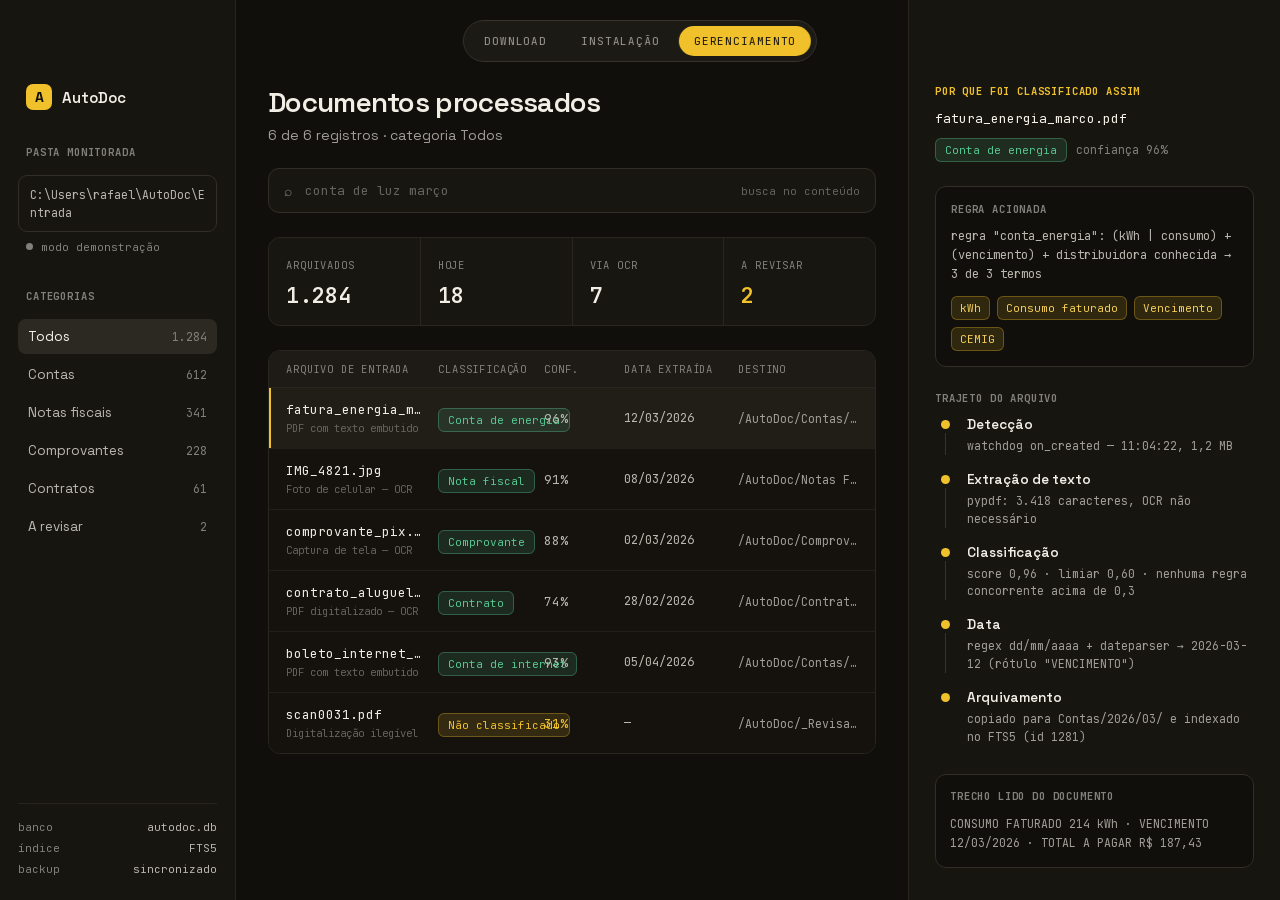
==== autodoc/web/estatico/app.html @ 4d5a4502 "feat: adiciona a tela de gerenciamento com filtros, busca e painel de explicacao" ====
<!DOCTYPE html>
<html lang="pt-BR">
<head>
<meta charset="utf-8">
<meta name="viewport" content="width=device-width, initial-scale=1">
<title>AutoDoc — documentos processados</title>
<link rel="stylesheet" href="css/base.css">
<link rel="stylesheet" href="css/app.css">
</head>
<body>

<!-- Só aparece em modo demonstração; ver o comentário em css/base.css. -->
<nav class="ad-abas" aria-label="Telas do protótipo">
  <a class="ad-abas__item" href="../../../site/index.html">Download</a>
  <a class="ad-abas__item" href="instalador.html">Instalação</a>
  <a class="ad-abas__item" href="app.html" aria-current="page">Gerenciamento</a>
</nav>

<div class="painel">

  <!-- ------------------------------------------------------- lateral -->
  <aside class="lateral">
    <div class="lateral__marca">
      <span class="lateral__sigla" aria-hidden="true">A</span>
      <span class="lateral__nome">AutoDoc</span>
    </div>

    <section class="lateral__bloco">
      <h2 class="ad-rotulo">Pasta monitorada</h2>
      <p class="lateral__pasta ad-mono" data-pasta></p>
      <p class="lateral__vigia ad-mono">
        <span class="lateral__ponto ad-pulso" aria-hidden="true"></span>
        <span data-vigia>watchdog ativo</span>
      </p>
    </section>

    <section class="lateral__bloco">
      <h2 class="ad-rotulo">Categorias</h2>
      <div class="categorias" data-categorias role="group" aria-label="Filtrar por categoria"></div>
    </section>

    <dl class="lateral__estado ad-mono">
      <div><dt>banco</dt><dd>autodoc.db</dd></div>
      <div><dt>índice</dt><dd>FTS5</dd></div>
      <div><dt>backup</dt><dd class="lateral__ok" data-backup>sincronizado</dd></div>
    </dl>
  </aside>

  <!-- -------------------------------------------------------- centro -->
  <main class="centro">
    <header class="centro__topo">
      <h1 class="centro__titulo">Documentos processados</h1>
      <p class="centro__resumo" data-resumo aria-live="polite"></p>
    </header>

    <div class="busca">
      <span class="busca__lupa" aria-hidden="true">⌕</span>
      <input class="busca__campo ad-mono" type="search" data-busca
             placeholder="conta de luz março" aria-label="Buscar nos documentos">
      <span class="busca__dica ad-mono">busca no conteúdo</span>
    </div>

    <ul class="numeros ad-grade" data-numeros></ul>

    <div class="tabela">
      <div class="tabela__cabecalho ad-rotulo" aria-hidden="true">
        <span>Arquivo de entrada</span>
        <span>Classificação</span>
        <span>Conf.</span>
        <span>Data extraída</span>
        <span>Destino</span>
      </div>
      <div class="tabela__corpo" data-linhas role="grid"
           aria-label="Documentos processados"></div>
      <p class="tabela__vazio" data-vazio hidden>
        Nenhum documento corresponde ao filtro.
      </p>
    </div>
  </main>

  <!-- ------------------------------------------------------- detalhe -->
  <aside class="detalhe" data-detalhe aria-live="polite">
    <section>
      <h2 class="ad-rotulo ad-rotulo--acento">Por que foi classificado assim</h2>
      <p class="detalhe__arquivo ad-mono" data-det-arquivo></p>
      <p class="detalhe__resumo">
        <span data-det-etiqueta></span>
        <span class="detalhe__confianca ad-mono" data-det-confianca></span>
      </p>
    </section>

    <section class="detalhe__regra ad-cartao">
      <h3 class="ad-rotulo">Regra acionada</h3>
      <p class="detalhe__texto-regra ad-mono" data-det-regra></p>
      <p class="detalhe__chaves" data-det-chaves></p>
    </section>

    <section>
      <h3 class="ad-rotulo">Trajeto do arquivo</h3>
      <ol class="trajeto" data-det-trajeto></ol>
    </section>

    <section class="detalhe__trecho ad-cartao">
      <h3 class="ad-rotulo">Trecho lido do documento</h3>
      <p class="detalhe__texto-trecho ad-mono" data-det-trecho></p>
    </section>
  </aside>

</div>

<script type="module" src="js/app.js"></script>
</body>
</html>
---- autodoc/web/estatico/css/base.css ----
/* AutoDoc — base visual compartilhada pelos tres front-ends.

   As cores saem do prototipo, que foi desenhado em oklch(). Os valores aqui
   sao os hexadecimais equivalentes, calculados pela mesma conversao usada para
   gerar os frames. Tons imperceptivelmente proximos foram agrupados no papel
   que cumprem: o prototipo tinha quatro bordas entre #27241e e #312d27. */

@import url('fontes.css');

:root {
  /* superficies, do mais fundo ao mais alto */
  --ad-console:      #0c0a07;
  --ad-fundo:        #110f0b;
  --ad-linha:        #15120e;
  --ad-painel:       #171510;
  --ad-cartao:       #181611;
  --ad-barra:        #1d1a15;
  --ad-cabecalho:    #1e1b17;
  --ad-linha-sel:    #211e18;

  /* bordas */
  --ad-borda:        #27241e;
  --ad-borda-forte:  #312d27;
  --ad-borda-viva:   #3b3831;

  /* texto, do mais forte ao mais apagado */
  --ad-tinta-forte:  #f5f2e9;
  --ad-tinta:        #f1eee6;
  --ad-texto:        #bab7b0;
  --ad-apagado:      #a19e98;
  --ad-fraco:        #82807a;
  --ad-fantasma:     #65635d;

  /* acento */
  --ad-acento:       #f0c12a;
  --ad-acento-claro: #fddb72;
  --ad-acento-fraco: rgba(240, 193, 42, 0.14);
  --ad-acento-linha: rgba(240, 193, 42, 0.30);

  /* estado positivo — watchdog ativo, etapa concluida, backup em dia */
  --ad-verde:        #57c791;
  --ad-verde-fraco:  rgba(87, 199, 145, 0.13);
  --ad-verde-linha:  rgba(87, 199, 145, 0.35);

  --ad-sans: 'Space Grotesk', ui-sans-serif, system-ui, -apple-system, Helvetica, sans-serif;
  --ad-mono: 'JetBrains Mono', ui-monospace, SFMono-Regular, Menlo, Consolas, monospace;

  --ad-raio:      12px;
  --ad-raio-min:   8px;
  --ad-sombra:    0 40px 90px -30px rgba(1, 0, 0, 0.9);
}

/* ---------------------------------------------------------------- reset */

* { box-sizing: border-box; }

body {
  margin: 0;
  background: var(--ad-fundo);
  color: var(--ad-tinta);
  font-family: var(--ad-sans);
  -webkit-font-smoothing: antialiased;
  text-rendering: optimizeLegibility;
}

a { color: var(--ad-acento); text-decoration: none; }
a:hover { color: var(--ad-acento-claro); }

::selection { background: var(--ad-acento); color: var(--ad-fundo); }

/* O prototipo nao previa foco de teclado — uma interface real precisa. */
:focus-visible {
  outline: 2px solid var(--ad-acento);
  outline-offset: 2px;
  border-radius: 4px;
}

/* --------------------------------------------------------- tipografia */

.ad-mono { font-family: var(--ad-mono); }

/* Rotulo em versalete usado em toda a interface para titular blocos. */
.ad-rotulo {
  font-family: var(--ad-mono);
  font-size: 10.5px;
  letter-spacing: 0.08em;
  text-transform: uppercase;
  color: var(--ad-fraco);
}
.ad-rotulo--acento { color: var(--ad-acento); }

/* ------------------------------------------------------------ botoes */

.ad-botao {
  display: inline-flex;
  align-items: center;
  justify-content: center;
  gap: 10px;
  padding: 13px 22px;
  border: 1px solid transparent;
  border-radius: 10px;
  font-family: var(--ad-sans);
  font-size: 14px;
  font-weight: 600;
  cursor: pointer;
  transition: background 140ms ease, border-color 140ms ease, color 140ms ease;
}

.ad-botao--primario { background: var(--ad-acento); color: var(--ad-fundo); }
.ad-botao--primario:hover:not(:disabled) { background: var(--ad-acento-claro); }

.ad-botao--secundario {
  background: transparent;
  border-color: var(--ad-borda-viva);
  color: var(--ad-tinta);
  font-weight: 500;
}
.ad-botao--secundario:hover:not(:disabled) { border-color: var(--ad-acento); }

.ad-botao:disabled {
  background: #2c2922;
  color: var(--ad-fantasma);
  cursor: default;
}

/* ------------------------------------------------------------ blocos */

.ad-cartao {
  border: 1px solid var(--ad-borda-forte);
  border-radius: var(--ad-raio);
  background: var(--ad-cartao);
}

/* Etiqueta de categoria. O modificador --revisar usa o acento porque no
   prototipo o documento nao classificado se destaca em amarelo. */
.ad-etiqueta {
  font-family: var(--ad-mono);
  font-size: 11px;
  padding: 4px 9px;
  border-radius: 6px;
  white-space: nowrap;
  color: var(--ad-verde);
  background: var(--ad-verde-fraco);
  border: 1px solid var(--ad-verde-linha);
}
.ad-etiqueta--revisar {
  color: var(--ad-acento);
  background: var(--ad-acento-fraco);
  border-color: var(--ad-acento-linha);
}

/* Palavra-chave que disparou a regra de classificacao. */
.ad-chave {
  font-family: var(--ad-mono);
  font-size: 11px;
  padding: 4px 8px;
  border-radius: 6px;
  background: var(--ad-acento-fraco);
  color: #f2ce59;
  border: 1px solid var(--ad-acento-linha);
}

/* Grade de celulas separadas por 1px — usada nas estatisticas, nos
   requisitos da landing e na lista de etapas do instalador. */
.ad-grade {
  display: grid;
  gap: 1px;
  background: var(--ad-borda-forte);
  border: 1px solid var(--ad-borda-forte);
  border-radius: var(--ad-raio);
  overflow: hidden;
}
.ad-grade > * { background: var(--ad-cartao); }

.ad-console {
  font-family: var(--ad-mono);
  font-size: 12.5px;
  line-height: 1.9;
  color: var(--ad-apagado);
  background: var(--ad-console);
  border: 1px solid var(--ad-borda-forte);
  border-radius: var(--ad-raio);
  padding: 16px 18px;
}
.ad-console__cifrao { color: var(--ad-acento); }
.ad-console__comentario { color: var(--ad-fantasma); }

/* Ponto pulsante do "watchdog ativo" e da etapa em andamento. O gerador dos
   frames removia esta animacao de proposito, para a captura do Figma sair
   sempre igual; aqui ela volta. */
@keyframes ad-pulso { 0%, 100% { opacity: 1 } 50% { opacity: 0.35 } }

.ad-pulso { animation: ad-pulso 2s ease-in-out infinite; }

/* -------------------------------------------- navegacao de demonstracao

   Barra de abas do topo. NAO faz parte do produto: no sistema real a landing
   e um site e o instalador e o app sao janelas locais distintas, sem
   navegacao entre si. Ela existe para apresentar as tres telas em sequencia,
   como no prototipo do Figma, e some quando o backend assume (js/modo.js). */

.ad-abas {
  position: fixed;
  top: 20px;
  left: 50%;
  transform: translateX(-50%);
  z-index: 50;
  display: flex;
  gap: 4px;
  padding: 5px;
  border-radius: 999px;
  background: rgba(31, 29, 24, 0.85);
  backdrop-filter: blur(12px);
  border: 1px solid #36322c;
}

.ad-abas__item {
  padding: 8px 15px;
  border: none;
  border-radius: 999px;
  background: transparent;
  color: var(--ad-apagado);
  font-family: var(--ad-mono);
  font-size: 11px;
  letter-spacing: 0.08em;
  text-transform: uppercase;
  cursor: pointer;
  transition: background 140ms ease, color 140ms ease;
}
.ad-abas__item:hover { color: var(--ad-tinta); }
.ad-abas__item[aria-current='page'] { background: var(--ad-acento); color: var(--ad-fundo); }

/* Some quando a pagina esta sendo servida pelo backend de verdade. */
body[data-modo='real'] .ad-abas { display: none; }

/* Em tela estreita a barra mede 343px e sobra pouco: encolhe para nao ser ela
   a criar rolagem horizontal num celular pequeno. */
@media (max-width: 560px) {
  .ad-abas { padding: 4px; gap: 2px; }
  .ad-abas__item { padding: 7px 10px; font-size: 10px; letter-spacing: 0.04em; }
}

/* --------------------------------------------------------- acessivel */

@media (prefers-reduced-motion: reduce) {
  *, *::before, *::after {
    animation-duration: 0.01ms !important;
    animation-iteration-count: 1 !important;
    transition-duration: 0.01ms !important;
  }
}
---- autodoc/web/estatico/css/app.css ----
/* Tela de gerenciamento — frames 06 a 17 do protótipo.

   Os doze frames eram estados da mesma tela: seis linhas selecionadas, cinco
   filtros de categoria e uma busca preenchida. Aqui é uma página só.

   O protótipo resolvia a largura com min-width:1320px e rolagem horizontal, o
   que num app de verdade é desconfortável. Aqui as três colunas se reorganizam:
   o detalhe desce abaixo da tabela, depois a lateral vira uma faixa no topo, e
   por último a tabela deixa de ser tabela e vira lista de cartões. */

.painel {
  display: grid;
  grid-template-columns: 236px minmax(0, 1fr) 372px;
  grid-template-areas: 'lateral centro detalhe';
  min-height: 100vh;
}

/* ---------------------------------------------------------- lateral */

.lateral {
  grid-area: lateral;
  display: flex;
  flex-direction: column;
  gap: 26px;
  padding: 84px 18px 24px;
  background: var(--ad-painel);
  border-right: 1px solid var(--ad-borda);
}

.lateral__marca { display: flex; align-items: center; gap: 10px; padding: 0 8px; }

.lateral__sigla {
  width: 26px;
  height: 26px;
  border-radius: 7px;
  background: var(--ad-acento);
  color: var(--ad-fundo);
  display: flex;
  align-items: center;
  justify-content: center;
  font-weight: 700;
  font-size: 14px;
}

.lateral__nome { font-size: 15px; font-weight: 600; }

.lateral__bloco { display: flex; flex-direction: column; gap: 8px; }
.lateral__bloco > .ad-rotulo { padding: 0 8px; }

.lateral__pasta {
  margin: 0;
  padding: 10px 11px;
  border: 1px solid var(--ad-borda-forte);
  border-radius: 9px;
  font-size: 11.5px;
  color: var(--ad-texto);
  line-height: 1.5;
  word-break: break-all;
}

.lateral__vigia {
  margin: 0;
  display: flex;
  align-items: center;
  gap: 8px;
  padding: 0 8px;
  font-size: 11px;
  color: var(--ad-verde);
}

.lateral__ponto {
  width: 7px;
  height: 7px;
  border-radius: 50%;
  background: var(--ad-verde);
  flex: none;
}

/* Quando o watchdog não está rodando o ponto para de pulsar e apaga. */
.lateral__vigia[data-ativo='nao'] { color: var(--ad-fraco); }
.lateral__vigia[data-ativo='nao'] .lateral__ponto {
  background: var(--ad-fraco);
  animation: none;
}

.categorias { display: flex; flex-direction: column; gap: 3px; }

.categoria {
  display: flex;
  justify-content: space-between;
  align-items: center;
  gap: 8px;
  width: 100%;
  text-align: left;
  padding: 9px 10px;
  border: none;
  border-radius: var(--ad-raio-min);
  background: transparent;
  color: var(--ad-texto);
  font-family: var(--ad-sans);
  font-size: 13.5px;
  cursor: pointer;
  transition: background 140ms ease, color 140ms ease;
}
.categoria:hover { background: #221f19; color: var(--ad-tinta); }
.categoria[aria-pressed='true'] { background: #2c2922; color: var(--ad-tinta-forte); }

.categoria__contagem {
  font-family: var(--ad-mono);
  font-size: 11.5px;
  color: var(--ad-fraco);
}

.lateral__estado {
  margin: auto 0 0;
  border-top: 1px solid var(--ad-borda);
  padding-top: 16px;
  display: flex;
  flex-direction: column;
  gap: 7px;
  font-size: 11px;
  color: var(--ad-fraco);
}
.lateral__estado > div { display: flex; justify-content: space-between; gap: 8px; }
.lateral__estado dt { margin: 0; }
.lateral__estado dd { margin: 0; color: var(--ad-texto); }
.lateral__ok { color: var(--ad-verde); }

/* ----------------------------------------------------------- centro */

.centro {
  grid-area: centro;
  display: flex;
  flex-direction: column;
  gap: 24px;
  padding: 84px 32px 40px;
  min-width: 0;
}

.centro__titulo {
  margin: 0 0 6px;
  font-size: clamp(22px, 2.4vw, 28px);
  font-weight: 600;
  letter-spacing: -0.025em;
}

.centro__resumo { margin: 0; font-size: 14px; color: var(--ad-apagado); }

.busca {
  display: flex;
  align-items: center;
  gap: 11px;
  padding: 12px 15px;
  border: 1px solid var(--ad-borda-forte);
  border-radius: 11px;
  background: #181611;
  transition: border-color 140ms ease;
}
.busca:focus-within { border-color: var(--ad-acento); }

.busca__lupa { color: var(--ad-fraco); font-size: 14px; }

.busca__campo {
  flex: 1;
  min-width: 0;
  border: none;
  outline: none;
  background: transparent;
  color: var(--ad-tinta-forte);
  font-size: 13px;
}
.busca__campo::placeholder { color: var(--ad-fantasma); }
/* O X nativo do type=search não combina com o resto; some. */
.busca__campo::-webkit-search-cancel-button { display: none; }

.busca__dica { font-size: 11px; color: var(--ad-fantasma); flex: none; }

/* -------------------------------------------------------- números */

.numeros {
  grid-template-columns: repeat(4, 1fr);
  list-style: none;
  margin: 0;
  padding: 0;
  border-color: #292620;
  background: #292620;
}

.numeros > li { background: #181611; padding: 15px 17px; }

.numeros__valor {
  display: block;
  font-size: 22px;
  font-weight: 600;
  font-family: var(--ad-mono);
  margin-top: 7px;
  font-variant-numeric: tabular-nums;
}
.numeros__valor--atencao { color: var(--ad-acento); }

/* --------------------------------------------------------- tabela */

.tabela {
  border: 1px solid #292620;
  border-radius: var(--ad-raio);
  overflow: hidden;
}

/* As cinco colunas do protótipo. Uma variável para o cabeçalho e as linhas
   nunca saírem de alinhamento quando alguma coluna some no responsivo. */
.tabela {
  --colunas: 1.5fr 1fr 66px 100px 1.3fr;
}

.tabela__cabecalho,
.linha {
  display: grid;
  grid-template-columns: var(--colunas);
  gap: 14px;
  align-items: center;
}

/* Item de grade nao encolhe abaixo do proprio conteudo por padrao: sem isto,
   um nome de arquivo comprido alarga a primeira coluna e desalinha a linha
   inteira em relacao as outras. */
.tabela__cabecalho > *,
.linha > * { min-width: 0; }

.tabela__cabecalho {
  padding: 11px 17px;
  background: var(--ad-cabecalho);
  border-bottom: 1px solid #292620;
  white-space: nowrap;
}

.linha {
  padding: 13px 17px;
  background: var(--ad-linha);
  border-bottom: 1px solid #221f19;
  cursor: pointer;
  text-align: left;
  width: 100%;
  border-left: none;
  border-right: none;
  border-top: none;
  color: inherit;
  font: inherit;
  transition: background 120ms ease;
}
.linha:last-child { border-bottom: none; }
.linha:hover { background: #1c1914; }

.linha[aria-selected='true'] {
  background: var(--ad-linha-sel);
  box-shadow: inset 2px 0 0 var(--ad-acento);
}

.linha__arquivo {
  display: block;
  font-family: var(--ad-mono);
  font-size: 12.5px;
  overflow: hidden;
  text-overflow: ellipsis;
  white-space: nowrap;
}

.linha__origem {
  display: block;
  font-family: var(--ad-mono);
  font-size: 10.5px;
  color: var(--ad-fantasma);
  margin-top: 3px;
}

.linha__conf {
  font-family: var(--ad-mono);
  font-size: 12.5px;
  color: var(--ad-texto);
  font-variant-numeric: tabular-nums;
}
.linha__conf--baixa { color: var(--ad-acento); }

.linha__data {
  font-family: var(--ad-mono);
  font-size: 12px;
  color: var(--ad-texto);
  font-variant-numeric: tabular-nums;
}

.linha__destino {
  font-family: var(--ad-mono);
  font-size: 11.5px;
  color: var(--ad-apagado);
  overflow: hidden;
  text-overflow: ellipsis;
  white-space: nowrap;
}

.linha__rotulo { display: none; }

.tabela__vazio {
  margin: 0;
  padding: 28px 17px;
  background: var(--ad-linha);
  font-size: 13.5px;
  color: var(--ad-apagado);
  text-align: center;
}

/* -------------------------------------------------------- detalhe */

.detalhe {
  grid-area: detalhe;
  display: flex;
  flex-direction: column;
  gap: 24px;
  padding: 84px 26px 32px;
  background: var(--ad-painel);
  border-left: 1px solid var(--ad-borda);
  min-width: 0;
}

.detalhe h2, .detalhe h3 { margin: 0 0 11px; }

.detalhe__arquivo {
  margin: 0;
  font-size: 13px;
  line-height: 1.5;
  word-break: break-all;
  color: var(--ad-tinta-forte);
}

.detalhe__resumo {
  margin: 9px 0 0;
  display: flex;
  align-items: center;
  gap: 9px;
  flex-wrap: wrap;
}

.detalhe__confianca { font-size: 11.5px; color: var(--ad-fraco); }

.detalhe__regra,
.detalhe__trecho {
  border-color: var(--ad-borda-forte);
  border-radius: 11px;
  padding: 15px;
  background: var(--ad-fundo);
}

.detalhe__texto-regra {
  margin: 0 0 12px;
  font-size: 12px;
  line-height: 1.6;
  color: var(--ad-texto);
}

.detalhe__chaves { margin: 0; display: flex; gap: 7px; flex-wrap: wrap; }

.detalhe__trecho { margin-top: auto; padding: 14px; }

.detalhe__texto-trecho {
  margin: 0;
  font-size: 11.5px;
  line-height: 1.7;
  color: var(--ad-apagado);
  word-break: break-word;
}

/* Linha do tempo do trajeto: bolinha + fio ligando até a próxima. */
.trajeto { list-style: none; margin: 0; padding: 0; }

.trajeto__passo {
  display: grid;
  grid-template-columns: 20px 1fr;
  gap: 12px;
  padding-bottom: 16px;
}

.trajeto__eixo {
  display: flex;
  flex-direction: column;
  align-items: center;
  gap: 4px;
}

.trajeto__ponto {
  width: 9px;
  height: 9px;
  border-radius: 50%;
  background: var(--ad-acento);
  margin-top: 4px;
  flex: none;
}

.trajeto__fio { width: 1px; flex: 1; background: #36322c; }
.trajeto__passo:last-child { padding-bottom: 0; }
.trajeto__passo:last-child .trajeto__fio { display: none; }

.trajeto__titulo { margin: 0; font-size: 13.5px; font-weight: 600; }

.trajeto__detalhe {
  margin: 4px 0 0;
  font-family: var(--ad-mono);
  font-size: 11.5px;
  line-height: 1.55;
  color: var(--ad-apagado);
  word-break: break-word;
}

/* ----------------------------------------------------- responsivo */

/* O detalhe desce para baixo da tabela e a lateral segue à esquerda. */
@media (max-width: 1180px) {
  .painel {
    grid-template-columns: 236px minmax(0, 1fr);
    grid-template-areas: 'lateral centro' 'lateral detalhe';
    align-content: start;
  }

  .detalhe {
    border-left: none;
    border-top: 1px solid var(--ad-borda);
    padding: 32px;
  }

  .detalhe__trecho { margin-top: 0; }
}

/* A lateral vira faixa no topo, com as categorias em linha. */
@media (max-width: 860px) {
  .painel {
    grid-template-columns: minmax(0, 1fr);
    grid-template-areas: 'lateral' 'centro' 'detalhe';
  }

  .lateral {
    border-right: none;
    border-bottom: 1px solid var(--ad-borda);
    padding: 76px 20px 20px;
  }

  .categorias { flex-direction: row; flex-wrap: wrap; }
  .categoria { width: auto; }

  .lateral__estado { margin-top: 0; }

  .centro { padding: 32px 20px; }

  .numeros { grid-template-columns: repeat(2, 1fr); }

  /* Destino é a coluna mais dispensável — sai primeiro. */
  .tabela { --colunas: 1.5fr 1fr 66px 92px; }
  .tabela__cabecalho > :last-child,
  .linha__destino { display: none; }
}

/* Abaixo disto a grade de colunas não cabe: cada documento vira um cartão. */
@media (max-width: 640px) {
  .tabela__cabecalho { display: none; }

  .linha {
    display: flex;
    flex-direction: column;
    align-items: flex-start;
    gap: 8px;
    padding: 15px 16px;
  }

  /* Sem cabeçalho, cada número precisa dizer o que é. */
  .linha__rotulo {
    display: inline;
    font-family: var(--ad-mono);
    font-size: 10px;
    letter-spacing: 0.06em;
    text-transform: uppercase;
    color: var(--ad-fantasma);
    margin-right: 4px;
  }

  .linha__destino {
    display: block;
    white-space: normal;
    word-break: break-all;
  }

  .numeros { grid-template-columns: 1fr; }
  .busca__dica { display: none; }
}
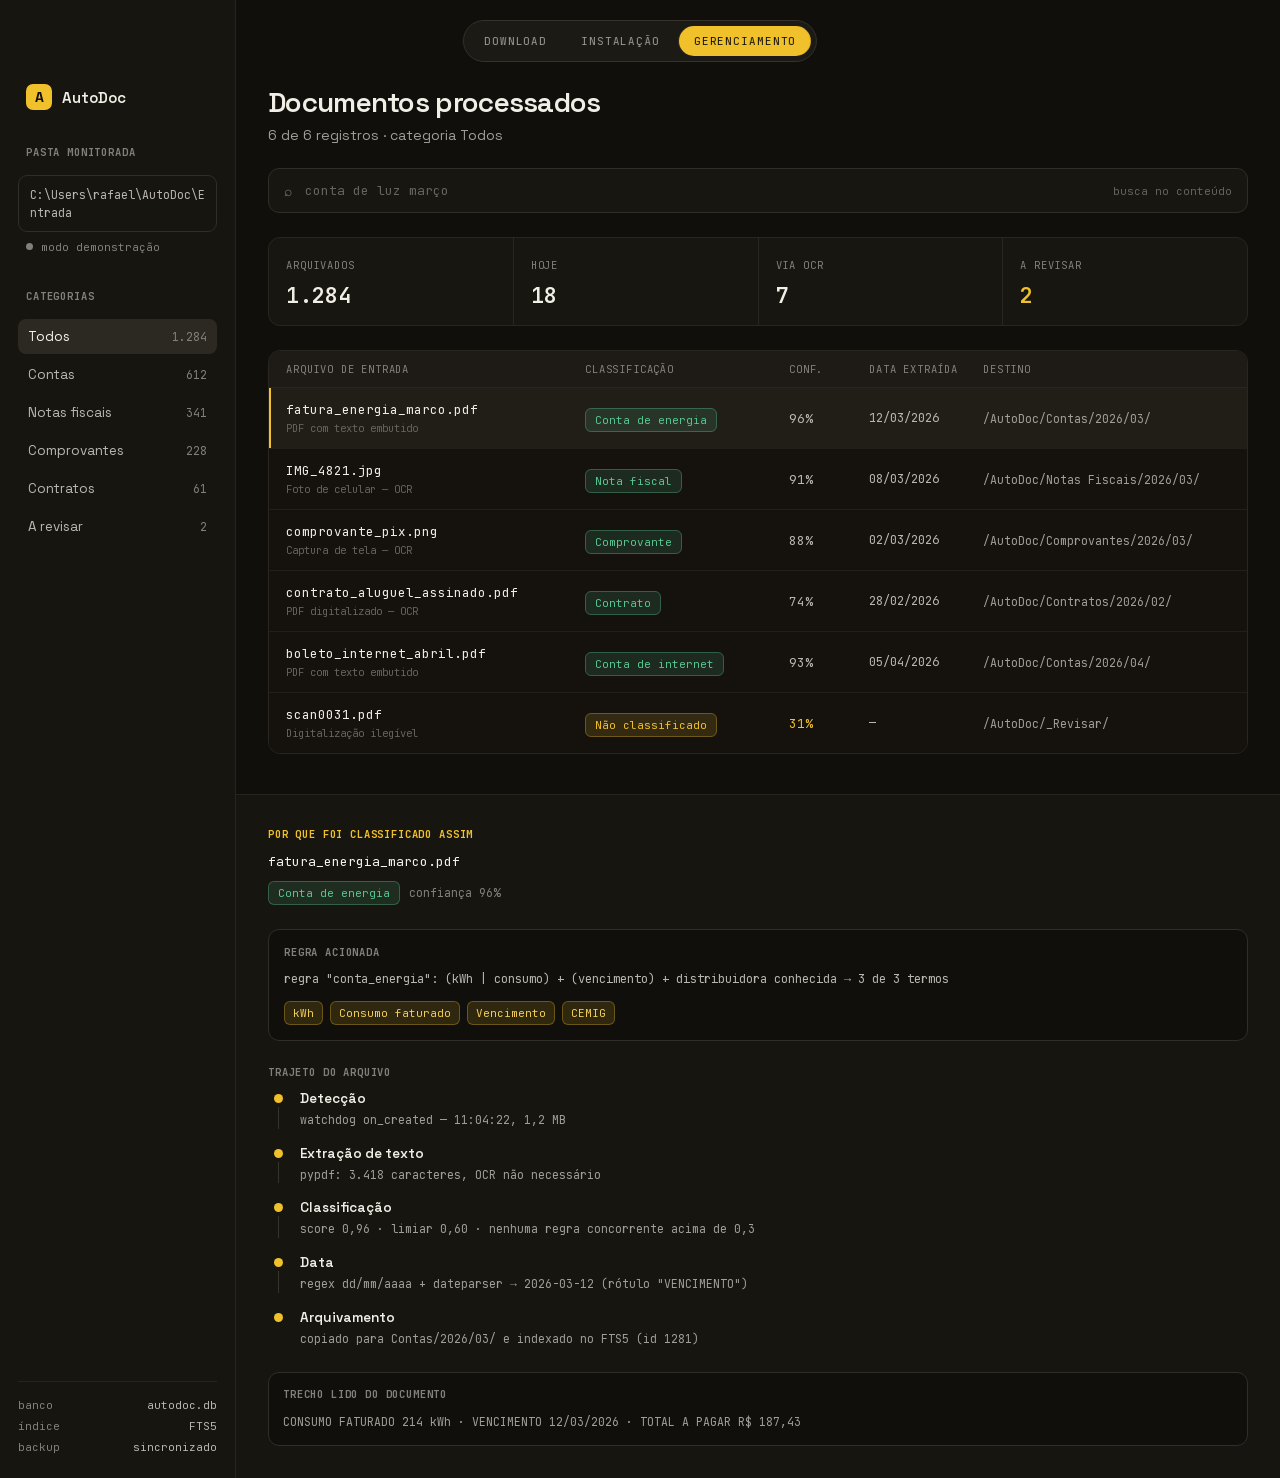
==== commit 2b15c5a6: "feat: liga a tela ao estado real e reconecta o fluxo de eventos sozinha" ====
--- a/autodoc/web/estatico/app.html
+++ b/autodoc/web/estatico/app.html
@@ -41,7 +41,7 @@
 
     <dl class="lateral__estado ad-mono">
       <div><dt>banco</dt><dd>autodoc.db</dd></div>
-      <div><dt>índice</dt><dd>FTS5</dd></div>
+      <div><dt>índice</dt><dd data-indice>FTS5</dd></div>
       <div><dt>backup</dt><dd class="lateral__ok" data-backup>sincronizado</dd></div>
     </dl>
   </aside>
--- a/autodoc/web/estatico/css/base.css
+++ b/autodoc/web/estatico/css/base.css
@@ -53,6 +53,11 @@
 /* ---------------------------------------------------------------- reset */
 
 * { box-sizing: border-box; }
+
+/* O atributo hidden vale display:none na folha do navegador, que perde para
+   qualquer regra nossa de display. Sem isto, esconder um elemento que tenha
+   display:flex simplesmente nao funciona. */
+[hidden] { display: none !important; }
 
 body {
   margin: 0;
--- a/autodoc/web/estatico/css/app.css
+++ b/autodoc/web/estatico/css/app.css
@@ -230,7 +230,13 @@
   padding: 11px 17px;
   background: var(--ad-cabecalho);
   border-bottom: 1px solid #292620;
+}
+
+/* Nao quebrar em duas linhas, mas tambem nao invadir a coluna do lado. */
+.tabela__cabecalho > * {
   white-space: nowrap;
+  overflow: hidden;
+  text-overflow: ellipsis;
 }
 
 .linha {
@@ -410,8 +416,12 @@
 
 /* ----------------------------------------------------- responsivo */
 
-/* O detalhe desce para baixo da tabela e a lateral segue à esquerda. */
-@media (max-width: 1180px) {
+/* O detalhe desce para baixo da tabela e a lateral segue à esquerda.
+
+   O corte é 1300px porque a tabela tem cinco colunas e, com a lateral (236px)
+   e o detalhe (372px) ao lado, sobra pouco demais para elas: os títulos do
+   cabeçalho passam a se sobrepor. */
+@media (max-width: 1300px) {
   .painel {
     grid-template-columns: 236px minmax(0, 1fr);
     grid-template-areas: 'lateral centro' 'lateral detalhe';
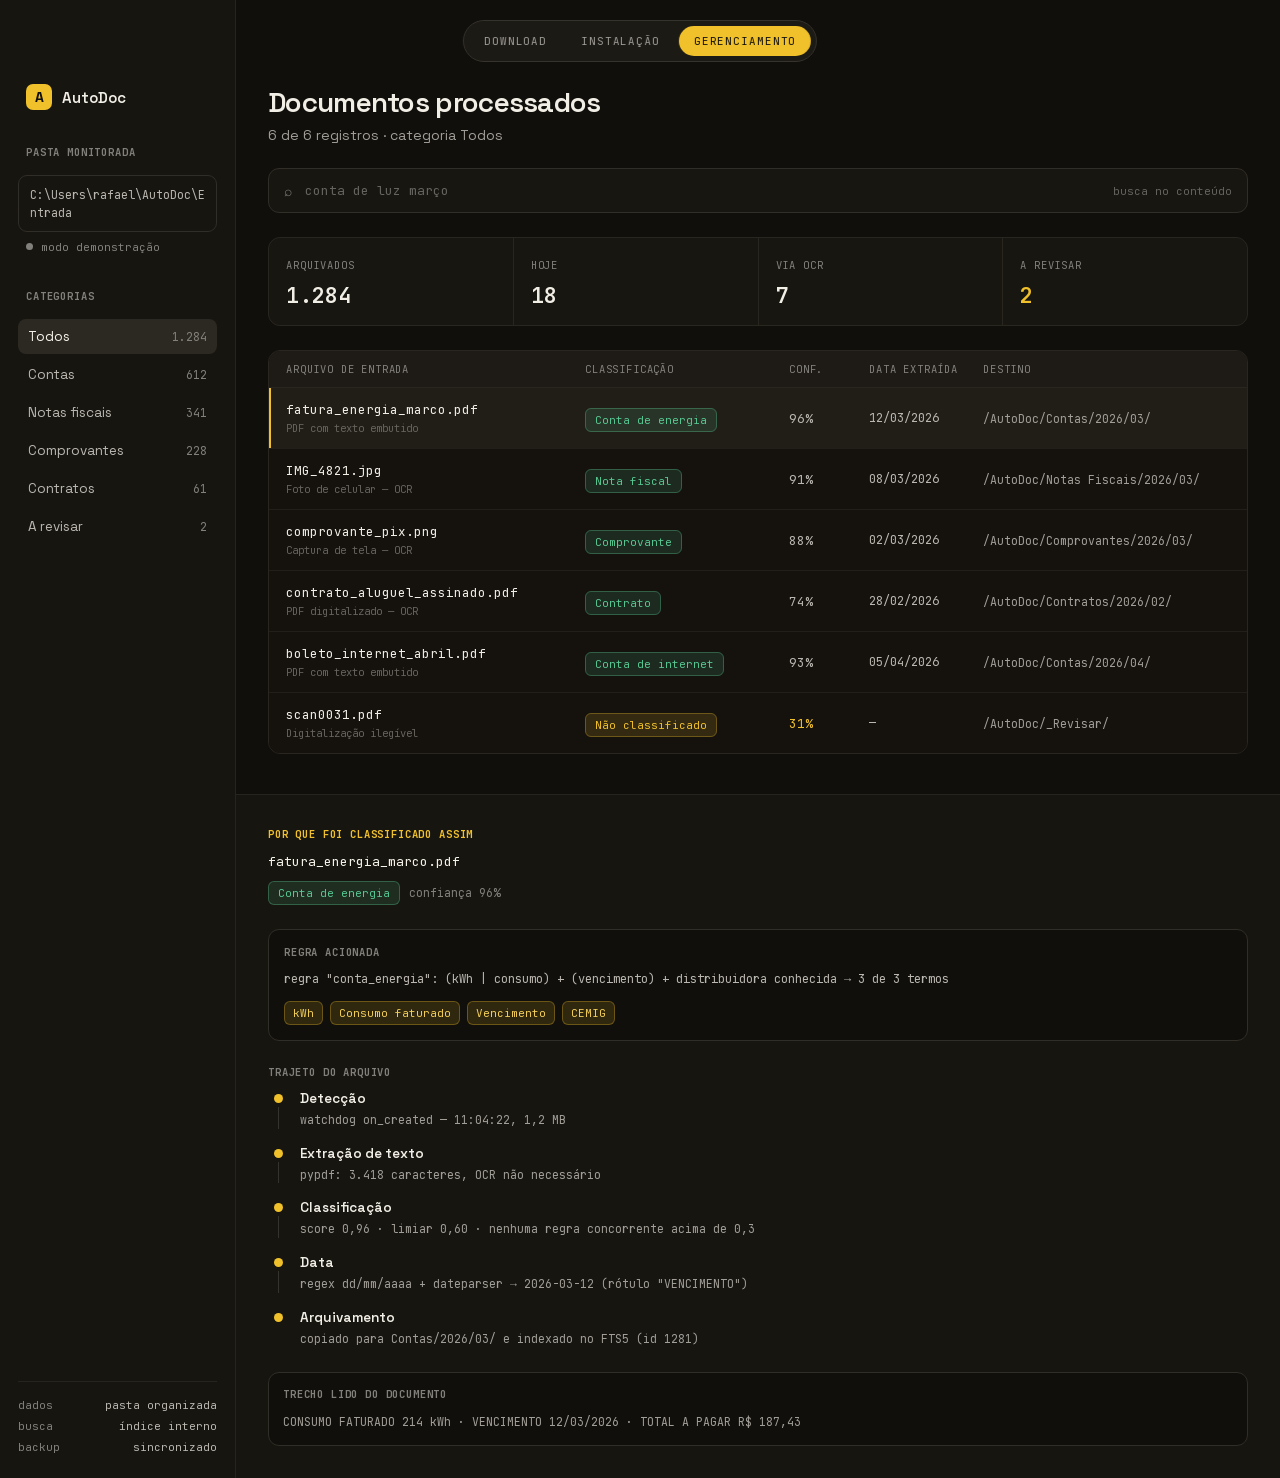
==== commit 76737ba2: "feat: lateral mostra a pasta organizada no lugar do nome do banco" ====
--- a/autodoc/web/estatico/app.html
+++ b/autodoc/web/estatico/app.html
@@ -40,8 +40,8 @@
     </section>
 
     <dl class="lateral__estado ad-mono">
-      <div><dt>banco</dt><dd>autodoc.db</dd></div>
-      <div><dt>índice</dt><dd data-indice>FTS5</dd></div>
+      <div><dt>dados</dt><dd data-dados>pasta organizada</dd></div>
+      <div><dt>busca</dt><dd data-indice>índice interno</dd></div>
       <div><dt>backup</dt><dd class="lateral__ok" data-backup>sincronizado</dd></div>
     </dl>
   </aside>
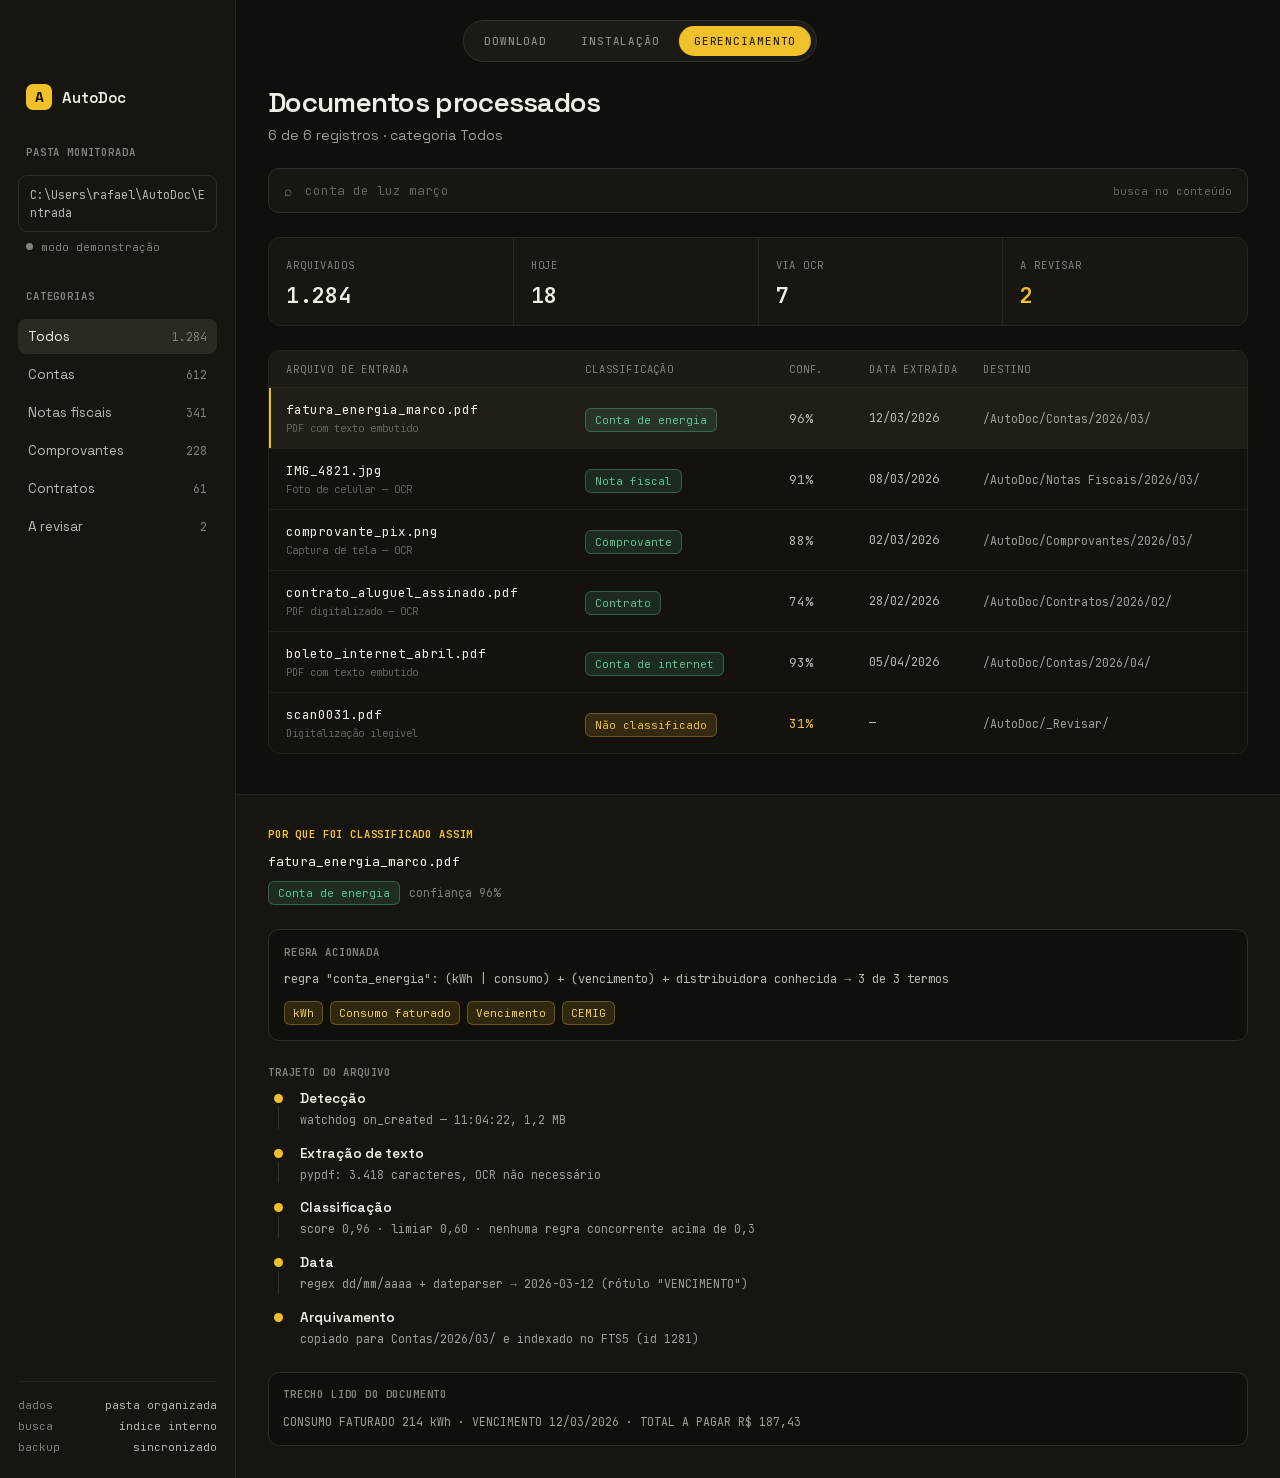
==== commit 59c459a0: "feat: tela distingue erro de vazio e abre a pasta monitorada" ====
--- a/autodoc/web/estatico/app.html
+++ b/autodoc/web/estatico/app.html
@@ -53,6 +53,8 @@
       <p class="centro__resumo" data-resumo aria-live="polite"></p>
     </header>
 
+    <p class="aviso" data-aviso role="alert" hidden></p>
+
     <div class="busca">
       <span class="busca__lupa" aria-hidden="true">⌕</span>
       <input class="busca__campo ad-mono" type="search" data-busca
@@ -72,9 +74,11 @@
       </div>
       <div class="tabela__corpo" data-linhas role="grid"
            aria-label="Documentos processados"></div>
-      <p class="tabela__vazio" data-vazio hidden>
-        Nenhum documento corresponde ao filtro.
-      </p>
+      <div class="tabela__vazio" data-vazio hidden>
+        <p data-vazio-texto>Nenhum documento corresponde ao filtro.</p>
+        <button class="ad-botao ad-botao--secundario" type="button"
+                data-abrir-pasta hidden>Abrir a pasta monitorada</button>
+      </div>
     </div>
   </main>
 
--- a/autodoc/web/estatico/css/app.css
+++ b/autodoc/web/estatico/css/app.css
@@ -305,12 +305,22 @@
 .linha__rotulo { display: none; }
 
 .tabela__vazio {
-  margin: 0;
-  padding: 28px 17px;
+  display: flex;
+  flex-direction: column;
+  align-items: center;
+  gap: 14px;
+  margin: 0;
+  padding: 34px 17px;
   background: var(--ad-linha);
   font-size: 13.5px;
   color: var(--ad-apagado);
   text-align: center;
+}
+
+.tabela__vazio p {
+  margin: 0;
+  max-width: 46ch;
+  line-height: 1.6;
 }
 
 /* -------------------------------------------------------- detalhe */
@@ -497,3 +507,23 @@
   .numeros { grid-template-columns: 1fr; }
   .busca__dica { display: none; }
 }
+
+
+/* --------------------------------------------------------- aviso */
+
+/* Quando a API nao responde, a tela precisa dizer isso. Antes ela mostrava
+   uma tabela vazia e nada mais, indistinguivel de "ainda nao ha documento" —
+   e as duas situacoes pedem coisas bem diferentes de quem esta olhando.
+   Usa o acento, o mesmo amarelo que marca o documento a revisar. */
+.aviso {
+  margin: 0;
+  padding: 11px 14px;
+  border: 1px solid var(--ad-acento-linha);
+  border-left-width: 3px;
+  border-radius: var(--ad-raio-min);
+  background: var(--ad-acento-fraco);
+  color: var(--ad-acento-claro);
+  font-family: var(--ad-mono);
+  font-size: 12.5px;
+  line-height: 1.55;
+}
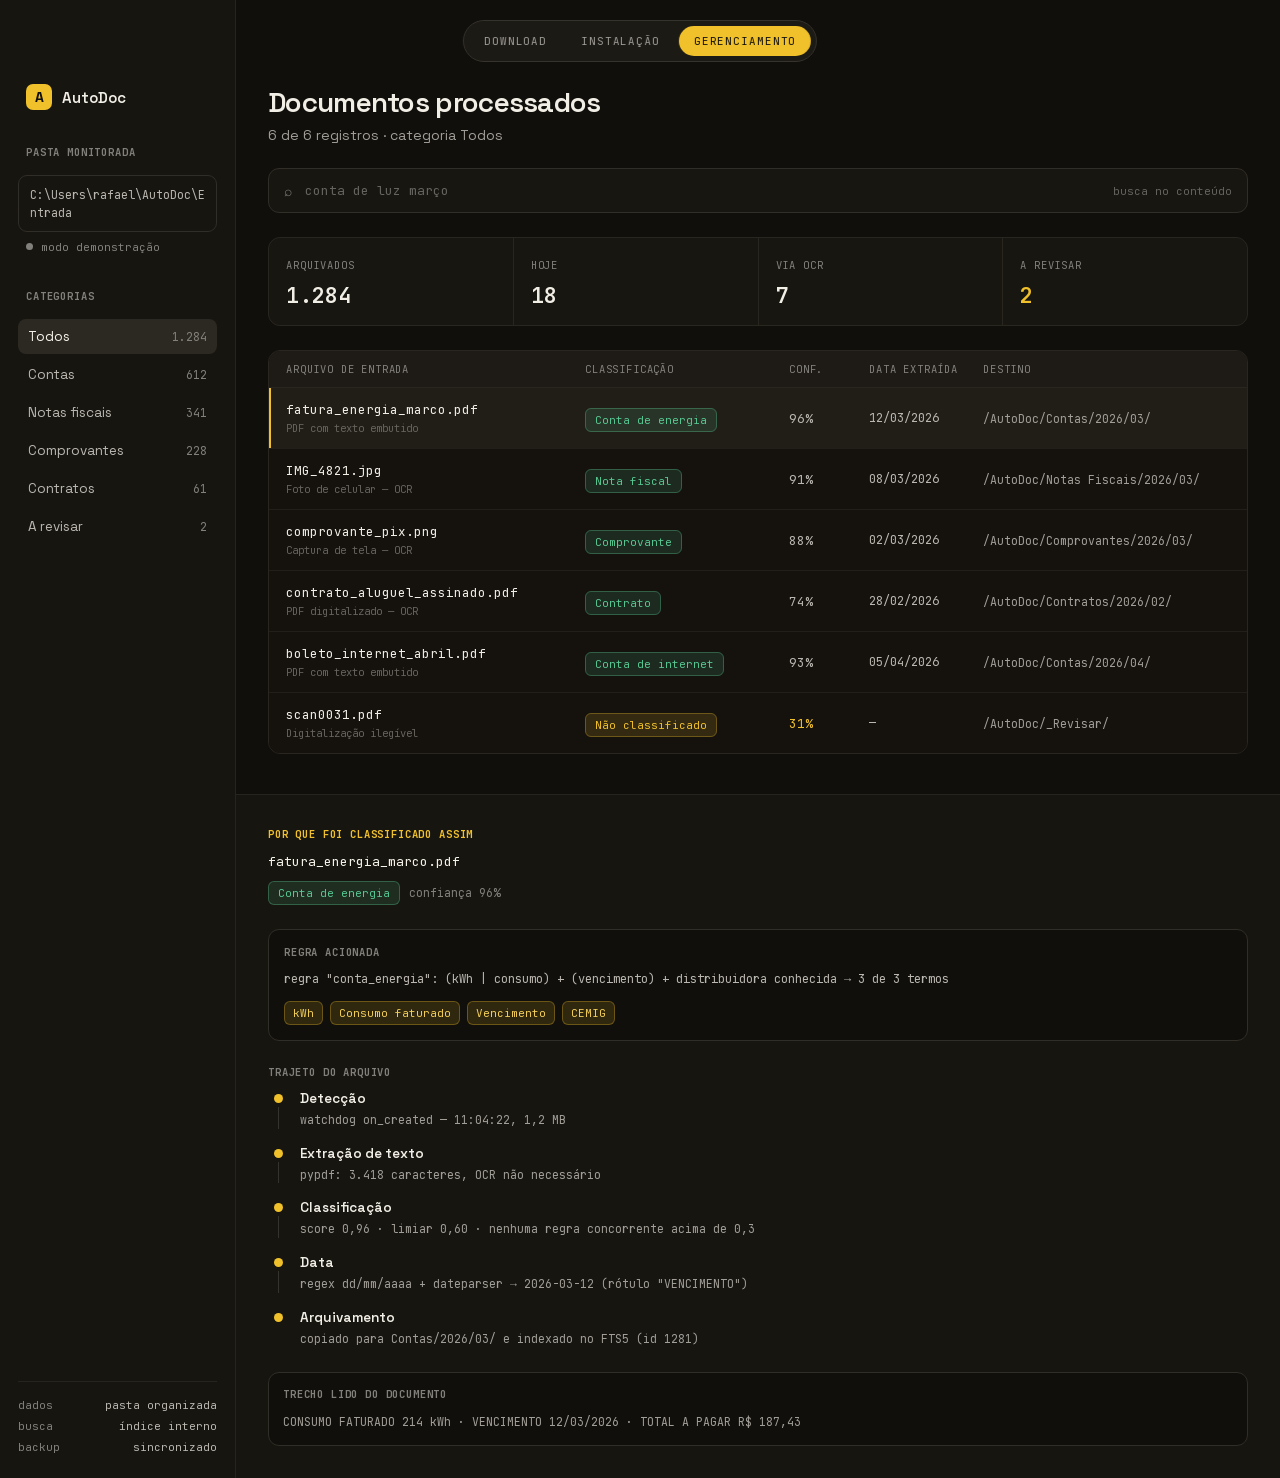
==== commit 65aff3b5: "feat: painel de detalhe abre, revela e corrige a categoria do documento" ====
--- a/autodoc/web/estatico/app.html
+++ b/autodoc/web/estatico/app.html
@@ -91,6 +91,25 @@
         <span data-det-etiqueta></span>
         <span class="detalhe__confianca ad-mono" data-det-confianca></span>
       </p>
+      <p class="detalhe__acoes" data-acoes hidden>
+        <button class="ad-botao ad-botao--secundario" type="button"
+                data-abrir-doc>Abrir</button>
+        <button class="ad-botao ad-botao--secundario" type="button"
+                data-revelar-doc>Mostrar na pasta</button>
+      </p>
+    </section>
+
+    <section class="detalhe__corrigir ad-cartao" data-corrigir hidden>
+      <h3 class="ad-rotulo">Discorda da classificação?</h3>
+      <p class="detalhe__corrigir-texto">
+        O classificador acerta pelo que está escrito no documento. Quando erra,
+        a última palavra é sua.
+      </p>
+      <label class="detalhe__corrigir-campo">
+        <span class="ad-rotulo">Arquivar como</span>
+        <select class="ad-mono" data-categoria-nova
+                aria-label="Escolher a categoria correta"></select>
+      </label>
     </section>
 
     <section class="detalhe__regra ad-cartao">
--- a/autodoc/web/estatico/css/app.css
+++ b/autodoc/web/estatico/css/app.css
@@ -527,3 +527,42 @@
   font-size: 12.5px;
   line-height: 1.55;
 }
+
+/* ------------------------------------------------- acoes do detalhe */
+
+.detalhe__acoes {
+  display: flex;
+  gap: 8px;
+  margin: 12px 0 0;
+  flex-wrap: wrap;
+}
+
+/* A correcao manual e o que impede o painel de ser so uma justificativa:
+   quem le a explicacao e discorda dela precisa poder fazer alguma coisa. */
+.detalhe__corrigir-texto {
+  margin: 0 0 12px;
+  font-size: 12.5px;
+  line-height: 1.55;
+  color: var(--ad-apagado);
+}
+
+.detalhe__corrigir-campo {
+  display: flex;
+  flex-direction: column;
+  gap: 6px;
+}
+
+.detalhe__corrigir-campo select {
+  width: 100%;
+  padding: 8px 10px;
+  font-size: 12.5px;
+  color: var(--ad-texto);
+  background: var(--ad-fundo);
+  border: 1px solid var(--ad-borda-forte);
+  border-radius: var(--ad-raio-min);
+}
+
+.detalhe__corrigir-campo select:focus-visible {
+  outline: 2px solid var(--ad-acento);
+  outline-offset: 1px;
+}
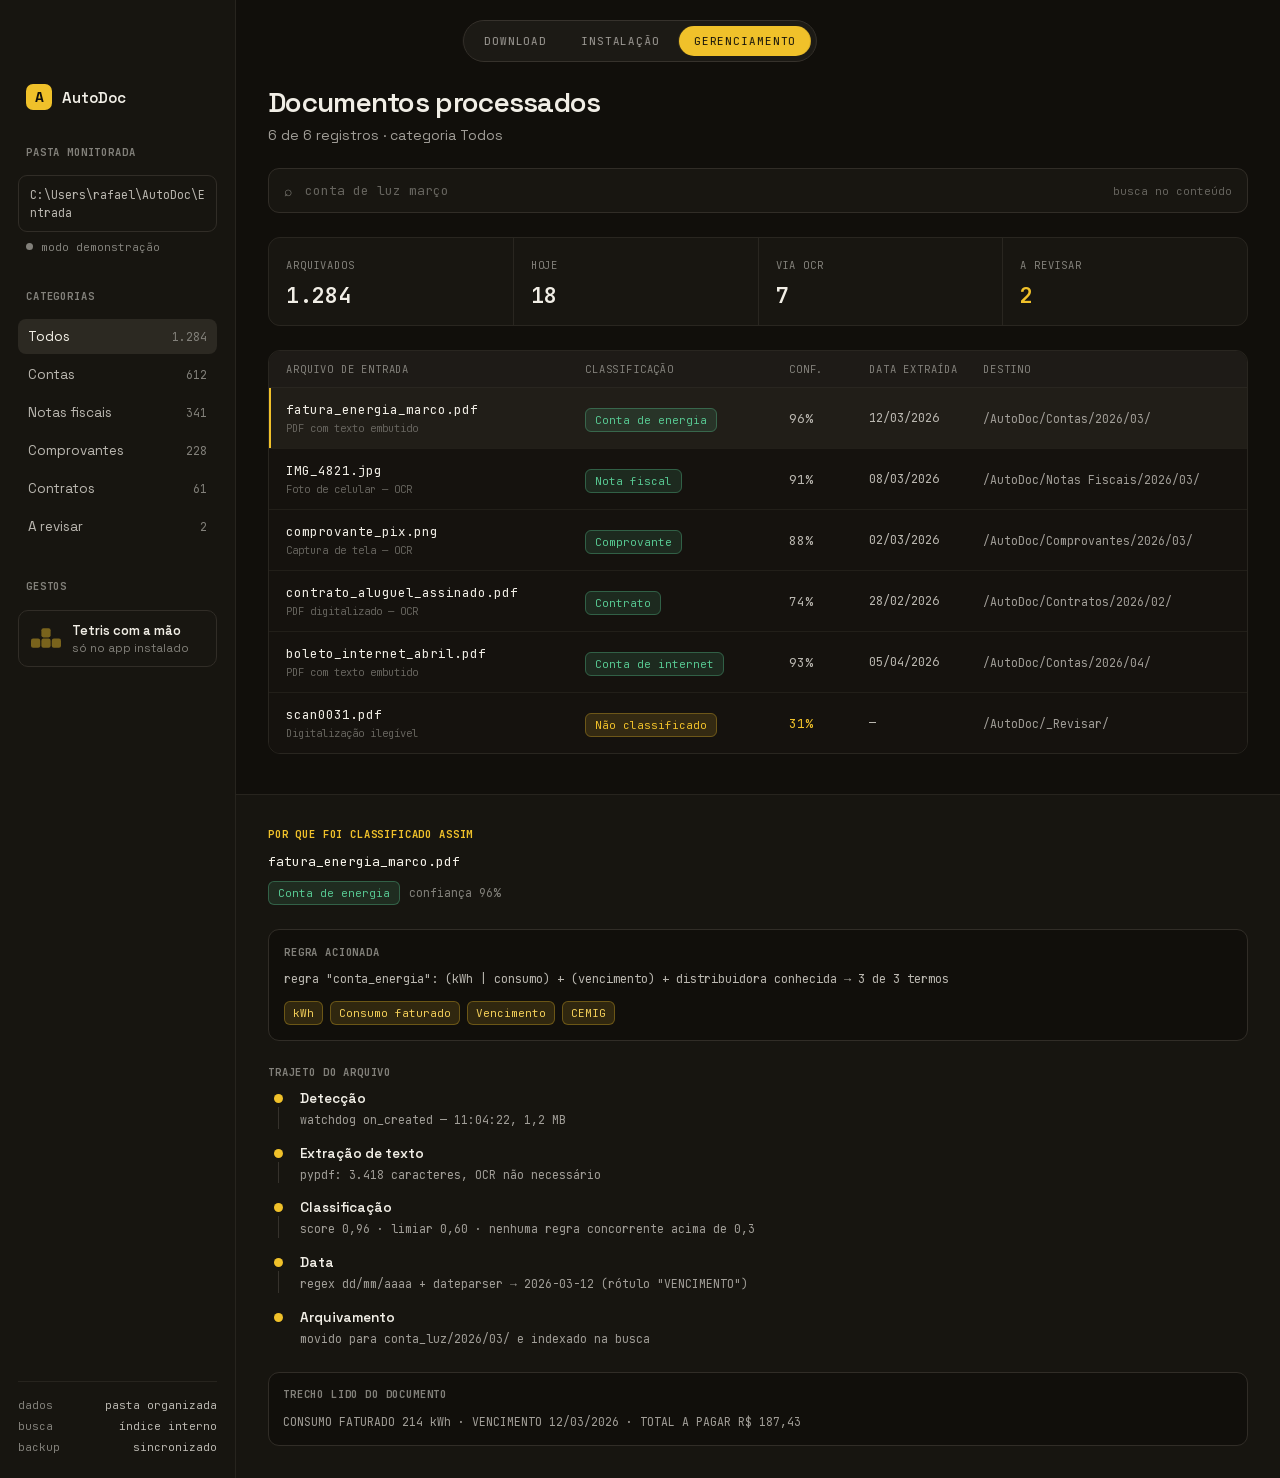
==== commit 77245a66: "feat: botao do tetris na lateral do AutoDoc Co-authored-by: Rafael Matheus Miers Sobrinho <Ens-rafae" ====
--- a/autodoc/web/estatico/app.html
+++ b/autodoc/web/estatico/app.html
@@ -37,6 +37,24 @@
     <section class="lateral__bloco">
       <h2 class="ad-rotulo">Categorias</h2>
       <div class="categorias" data-categorias role="group" aria-label="Filtrar por categoria"></div>
+    </section>
+
+    <section class="lateral__bloco jogo" data-jogo>
+      <h2 class="ad-rotulo">Gestos</h2>
+      <button class="jogo__botao" type="button" data-jogo-abrir disabled>
+        <svg class="jogo__icone" viewBox="0 0 26 17" aria-hidden="true">
+          <rect x="9" y="0" width="8" height="8" rx="1.8"/>
+          <rect x="0" y="9" width="8" height="8" rx="1.8"/>
+          <rect x="9" y="9" width="8" height="8" rx="1.8"/>
+          <rect x="18" y="9" width="8" height="8" rx="1.8"/>
+        </svg>
+        <span class="jogo__textos">
+          <span class="jogo__titulo" data-jogo-titulo>Tetris com a mão</span>
+          <span class="jogo__sub" data-jogo-sub>só no app instalado</span>
+        </span>
+      </button>
+      <button class="jogo__teclado" type="button" data-jogo-teclado hidden>ou jogar pelo teclado</button>
+      <p class="jogo__recado ad-mono" data-jogo-recado role="status" hidden></p>
     </section>
 
     <dl class="lateral__estado ad-mono">
--- a/autodoc/web/estatico/css/app.css
+++ b/autodoc/web/estatico/css/app.css
@@ -125,6 +125,68 @@
 .lateral__estado dt { margin: 0; }
 .lateral__estado dd { margin: 0; color: var(--ad-texto); }
 .lateral__ok { color: var(--ad-verde); }
+
+/* ------------------------------------------------------------- jogo */
+
+/* O botão do Tetris. É um cartão clicável e não um botão amarelo: o AutoDoc
+   é um organizador de documentos, e o jogo é um extra — não pode gritar mais
+   alto que a busca. */
+.jogo__botao {
+  display: flex;
+  align-items: center;
+  gap: 11px;
+  width: 100%;
+  padding: 11px 12px;
+  border: 1px solid var(--ad-borda-forte);
+  border-radius: 10px;
+  background: var(--ad-cartao);
+  color: var(--ad-tinta);
+  font-family: var(--ad-sans);
+  text-align: left;
+  cursor: pointer;
+  transition: border-color 140ms ease, background 140ms ease;
+}
+.jogo__botao:hover:not(:disabled) { border-color: var(--ad-acento); background: var(--ad-barra); }
+.jogo__botao:disabled { cursor: default; }
+.jogo__botao:disabled .jogo__icone { opacity: 0.45; }
+
+.jogo__icone { width: 30px; height: 20px; flex: none; fill: var(--ad-acento); }
+
+.jogo__textos { display: flex; flex-direction: column; gap: 2px; min-width: 0; }
+.jogo__titulo { font-size: 13px; font-weight: 600; }
+.jogo__sub {
+  font-size: 11.5px;
+  color: var(--ad-fraco);
+  overflow: hidden;
+  text-overflow: ellipsis;
+  white-space: nowrap;
+}
+
+/* Tetris aberto: o ícone pulsa, como o "watchdog ativo". */
+.jogo[data-situacao='aberto'] .jogo__icone { fill: var(--ad-verde); opacity: 1; animation: ad-pulso 2s ease-in-out infinite; }
+.jogo[data-situacao='instalando'] .jogo__icone { animation: ad-pulso 1.2s ease-in-out infinite; opacity: 1; }
+
+.jogo__teclado {
+  align-self: flex-start;
+  padding: 0 8px;
+  border: none;
+  background: none;
+  font-family: var(--ad-sans);
+  font-size: 11.5px;
+  color: var(--ad-fraco);
+  text-decoration: underline;
+  text-underline-offset: 3px;
+  cursor: pointer;
+}
+.jogo__teclado:hover { color: var(--ad-acento); }
+
+.jogo__recado {
+  margin: 0;
+  padding: 0 8px;
+  font-size: 11px;
+  line-height: 1.5;
+  color: var(--ad-acento);
+}
 
 /* ----------------------------------------------------------- centro */
 
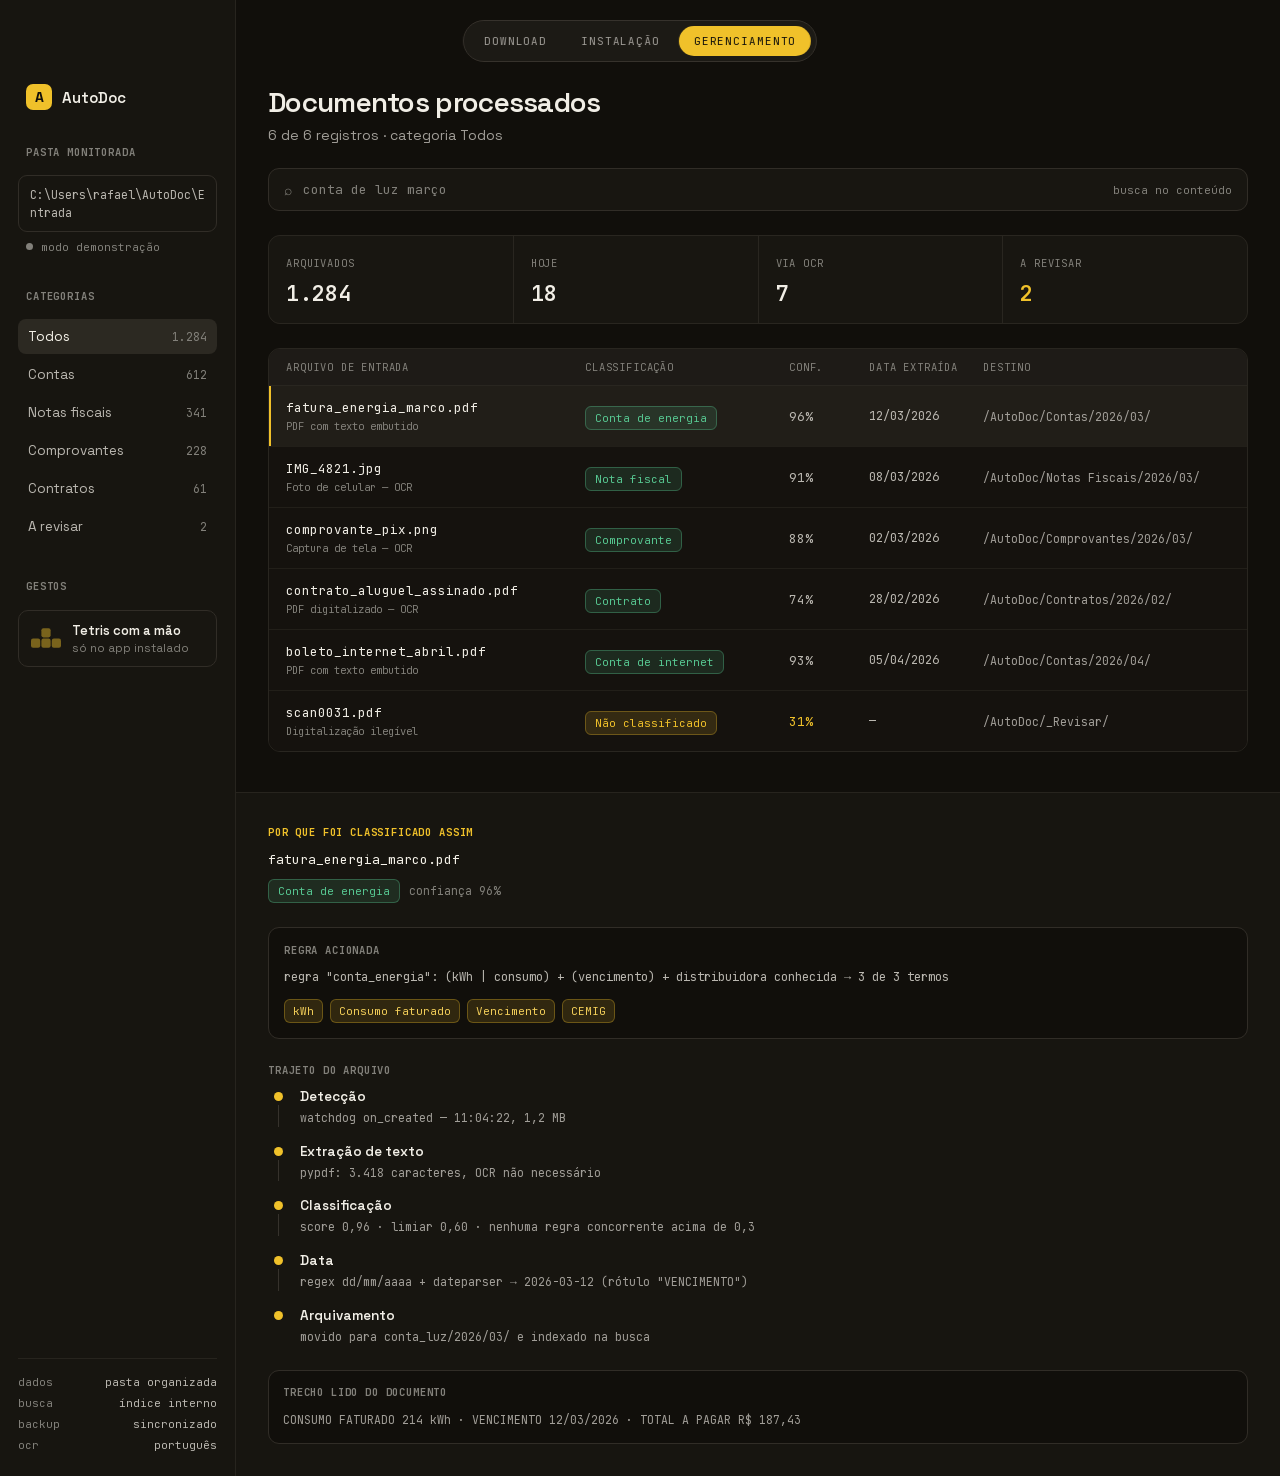
==== commit ac1aca7a: "feat: diagnostico do OCR na tela e fotos esperando o OCR em vez de ir para revisao Co-authored-by: R" ====
--- a/autodoc/web/estatico/app.html
+++ b/autodoc/web/estatico/app.html
@@ -61,6 +61,7 @@
       <div><dt>dados</dt><dd data-dados>pasta organizada</dd></div>
       <div><dt>busca</dt><dd data-indice>índice interno</dd></div>
       <div><dt>backup</dt><dd class="lateral__ok" data-backup>sincronizado</dd></div>
+      <div><dt>ocr</dt><dd data-ocr>português</dd></div>
     </dl>
   </aside>
 
--- a/autodoc/web/estatico/css/base.css
+++ b/autodoc/web/estatico/css/base.css
@@ -188,7 +188,7 @@
   padding: 16px 18px;
 }
 .ad-console__cifrao { color: var(--ad-acento); }
-.ad-console__comentario { color: var(--ad-fantasma); }
+.ad-console__comentario { color: var(--ad-fraco); }
 
 /* Ponto pulsante do "watchdog ativo" e da etapa em andamento. O gerador dos
    frames removia esta animacao de proposito, para a captura do Figma sair
--- a/autodoc/web/estatico/css/app.css
+++ b/autodoc/web/estatico/css/app.css
@@ -212,7 +212,10 @@
   display: flex;
   align-items: center;
   gap: 11px;
-  padding: 12px 15px;
+  /* A folga de cima e de baixo fica no campo, e nao na caixa: assim clicar em
+     qualquer ponto da caixa poe o cursor na busca. Com ela aqui, so o miolo
+     de 16 px respondia (o teste de UX `responsivo` pegou). */
+  padding: 0 15px;
   border: 1px solid var(--ad-borda-forte);
   border-radius: 11px;
   background: #181611;
@@ -225,17 +228,18 @@
 .busca__campo {
   flex: 1;
   min-width: 0;
+  padding: 12px 0;
   border: none;
   outline: none;
   background: transparent;
   color: var(--ad-tinta-forte);
   font-size: 13px;
 }
-.busca__campo::placeholder { color: var(--ad-fantasma); }
+.busca__campo::placeholder { color: var(--ad-fraco); }
 /* O X nativo do type=search não combina com o resto; some. */
 .busca__campo::-webkit-search-cancel-button { display: none; }
 
-.busca__dica { font-size: 11px; color: var(--ad-fantasma); flex: none; }
+.busca__dica { font-size: 11px; color: var(--ad-fraco); flex: none; }
 
 /* -------------------------------------------------------- números */
 
@@ -336,7 +340,7 @@
   display: block;
   font-family: var(--ad-mono);
   font-size: 10.5px;
-  color: var(--ad-fantasma);
+  color: var(--ad-fraco);
   margin-top: 3px;
 }
 
@@ -556,7 +560,7 @@
     font-size: 10px;
     letter-spacing: 0.06em;
     text-transform: uppercase;
-    color: var(--ad-fantasma);
+    color: var(--ad-fraco);
     margin-right: 4px;
   }
 
